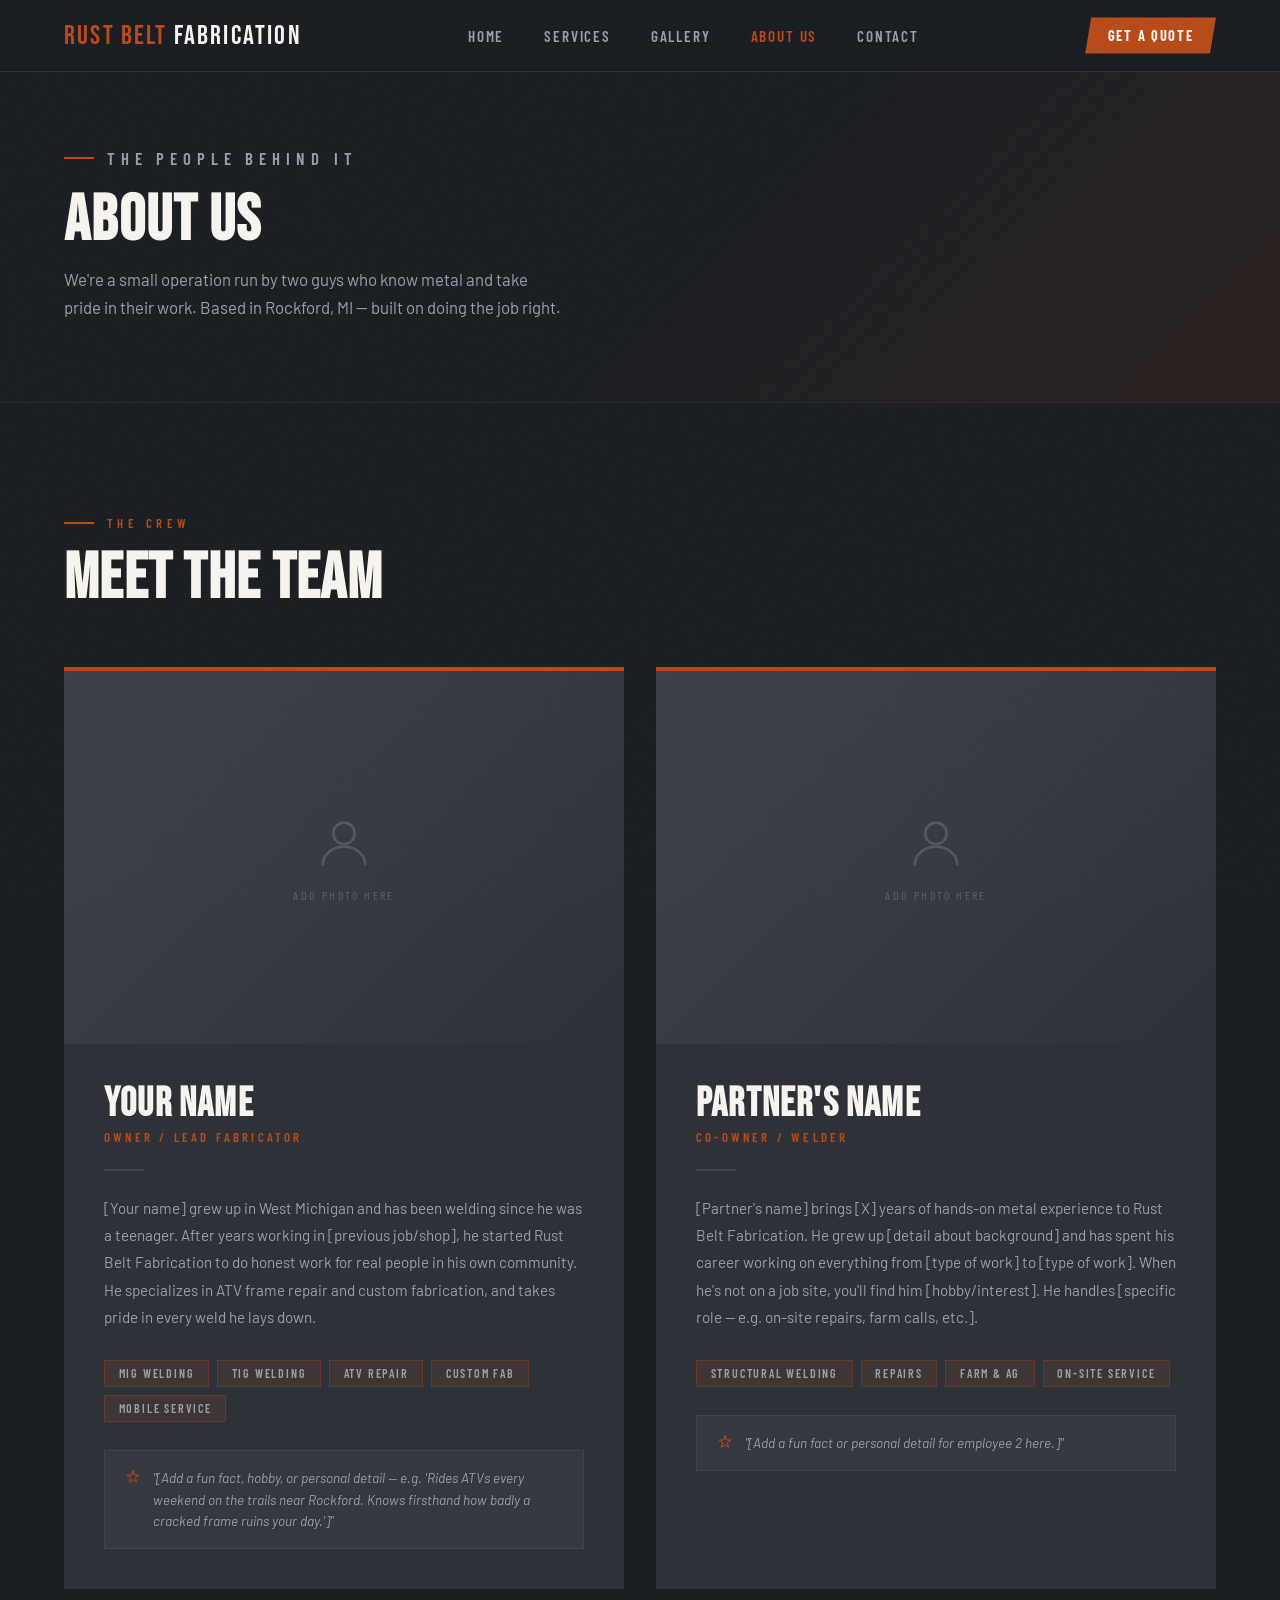
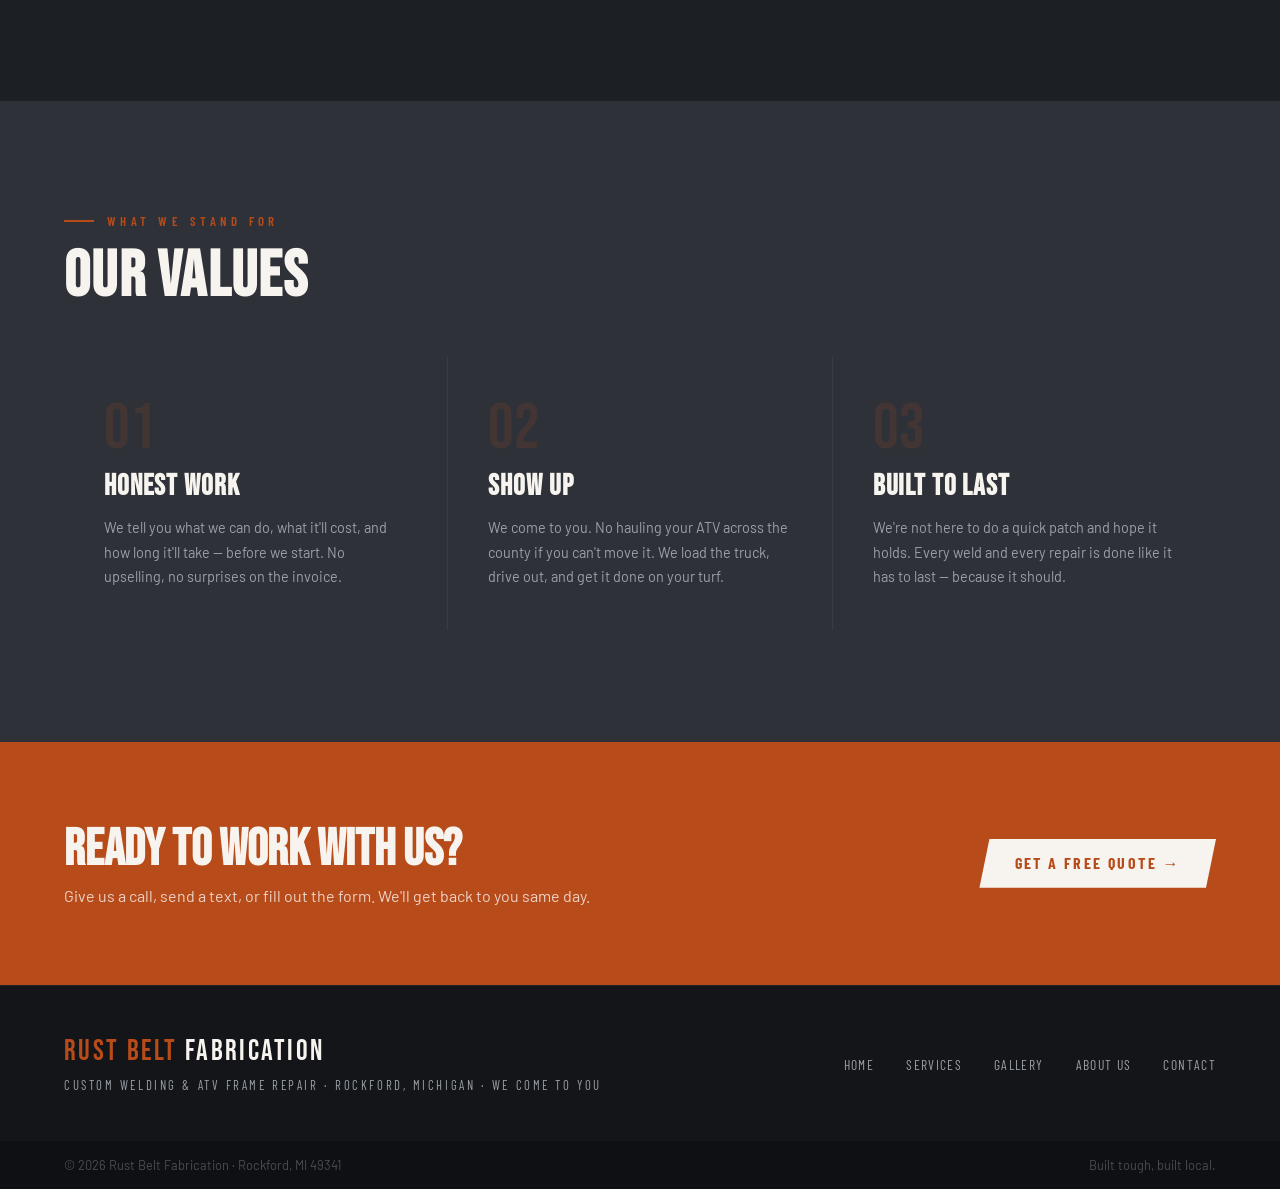
==== about.html @ 95d55209 "Add files via upload" ====
<!DOCTYPE html>
<html lang="en">
<head>
  <meta charset="UTF-8" />
  <meta name="viewport" content="width=device-width, initial-scale=1.0" />
  <title>About Us | Rust Belt Fabrication</title>

  <!-- ── FONTS — same as all other pages ── -->
  <link rel="preconnect" href="https://fonts.googleapis.com" />
  <link href="https://fonts.googleapis.com/css2?family=Bebas+Neue&family=Barlow+Condensed:wght@400;600;700&family=Barlow:wght@300;400;500&display=swap" rel="stylesheet" />
  <link rel="stylesheet" href="style.css" />

  <style>
    /* ── TEAM SECTION ── */
    .team-grid {
      display: grid;
      grid-template-columns: 1fr 1fr;
      gap: 2rem;
      margin-top: 3.5rem;
    }

    .team-card {
      background: var(--steel-md);
      overflow: hidden;
      transition: transform 0.3s;
    }
    .team-card:hover { transform: translateY(-4px); }

    /* ── PHOTO AREA ──
       To add a real photo, replace the <div class="team-photo-placeholder">
       block inside .team-photo with:
       <img src="employee-name.jpg" alt="Employee Name" style="width:100%;height:100%;object-fit:cover;object-position:top;">
       Put the photo file in the same folder as your HTML files.
       ============================================================ */
    .team-photo {
      width: 100%;
      aspect-ratio: 3/2;
      background: var(--steel-lt);
      position: relative;
      overflow: hidden;
    }

    /* Placeholder shown before you add a real photo — delete this once you have photos */
    .team-photo-placeholder {
      width: 100%;
      height: 100%;
      display: flex;
      flex-direction: column;
      align-items: center;
      justify-content: center;
      gap: 0.75rem;
      background: linear-gradient(135deg, var(--steel-lt), var(--steel-md));
    }
    .team-photo-placeholder svg {
      width: 64px; height: 64px;
      stroke: rgba(255,255,255,0.15);
      fill: none;
      stroke-width: 1;
    }
    .team-photo-placeholder span {
      font-family: var(--font-label);
      font-size: 0.75rem;
      letter-spacing: 0.2em;
      text-transform: uppercase;
      color: rgba(255,255,255,0.2);
    }

    /* Accent bar across top of card */
    .team-card-bar {
      height: 4px;
      background: var(--rust);
    }

    .team-card-body { padding: 2.5rem; }

    /* ── EMPLOYEE NAME — change in HTML below ── */
    .team-name {
      font-family: var(--font-heading);
      font-size: 2.5rem;
      letter-spacing: 0.03em;
      line-height: 1;
      margin-bottom: 0.3rem;
    }

    /* ── JOB TITLE — change in HTML below ── */
    .team-title {
      font-family: var(--font-label);
      font-weight: 600;
      font-size: 0.8rem;
      letter-spacing: 0.25em;
      text-transform: uppercase;
      color: var(--rust);
      margin-bottom: 1.5rem;
    }

    .team-divider {
      width: 40px; height: 2px;
      background: rgba(255,255,255,0.1);
      margin-bottom: 1.5rem;
    }

    /* ── BIO TEXT — change in HTML below ── */
    .team-bio {
      font-size: 0.95rem;
      color: var(--smoke);
      line-height: 1.8;
      margin-bottom: 1.75rem;
    }

    /* Skills/specialty tags */
    .team-skills {
      display: flex;
      flex-wrap: wrap;
      gap: 0.5rem;
      margin-bottom: 1.75rem;
    }
    /* ── SKILL TAGS — add/remove tags in HTML below ── */
    .skill-tag {
      font-family: var(--font-label);
      font-size: 0.75rem;
      font-weight: 600;
      letter-spacing: 0.15em;
      text-transform: uppercase;
      background: rgba(184,75,26,0.12);
      border: 1px solid rgba(184,75,26,0.3);
      color: var(--smoke);
      padding: 0.35rem 0.85rem;
    }

    /* Optional fun fact row at bottom of card */
    .team-fact {
      display: flex;
      align-items: flex-start;
      gap: 0.75rem;
      background: rgba(255,255,255,0.03);
      border: 1px solid rgba(255,255,255,0.06);
      padding: 1rem 1.25rem;
    }
    .team-fact svg {
      width: 16px; height: 16px;
      stroke: var(--rust);
      fill: none;
      stroke-width: 1.5;
      flex-shrink: 0;
      margin-top: 2px;
    }
    /* ── FUN FACT — change in HTML below ── */
    .team-fact p {
      font-size: 0.85rem;
      color: var(--smoke);
      line-height: 1.6;
      font-style: italic;
    }

    /* ── VALUES SECTION ── */
    .values-section { background: var(--steel-md); }
    .values-grid {
      display: grid;
      grid-template-columns: repeat(3, 1fr);
      gap: 1px;
      background: rgba(255,255,255,0.06);
      margin-top: 3rem;
    }
    .value-card {
      background: var(--steel-md);
      padding: 2.5rem;
      transition: background 0.2s;
    }
    .value-card:hover { background: var(--steel-lt); }
    .value-num {
      font-family: var(--font-heading);
      font-size: 4rem;
      color: rgba(184,75,26,0.15);
      line-height: 1;
      margin-bottom: 0.5rem;
    }
    .value-name {
      font-family: var(--font-heading);
      font-size: 1.8rem;
      letter-spacing: 0.03em;
      margin-bottom: 0.75rem;
    }
    .value-desc { font-size: 0.9rem; color: var(--smoke); line-height: 1.7; }

    /* ── CTA STRIP ── */
    .about-cta {
      display: flex;
      align-items: center;
      justify-content: space-between;
      gap: 2rem;
      padding: 5rem 4rem;
      background: var(--rust);
    }
    .about-cta h2 {
      font-family: var(--font-heading);
      font-size: clamp(2rem, 4vw, 3.5rem);
      line-height: 1.1;
    }
    .about-cta p { color: rgba(255,255,255,0.75); margin-top: 0.5rem; }
    .btn-white {
      font-family: var(--font-label);
      font-weight: 700;
      font-size: 1rem;
      letter-spacing: 0.15em;
      text-transform: uppercase;
      background: var(--white);
      color: var(--rust);
      padding: 0.9rem 2.2rem;
      text-decoration: none;
      transition: background 0.2s;
      clip-path: polygon(10px 0%, 100% 0%, calc(100% - 10px) 100%, 0% 100%);
      display: inline-block;
      white-space: nowrap;
      flex-shrink: 0;
    }
    .btn-white:hover { background: var(--steel); color: var(--white); }

    @media (max-width: 900px) {
      .team-grid { grid-template-columns: 1fr; }
      .values-grid { grid-template-columns: 1fr; }
      .about-cta { flex-direction: column; align-items: flex-start; padding: 3rem 1.5rem; }
    }
  </style>
</head>
<body>

  <!-- ============================================================
       NAVIGATION
       Add "About Us" to the nav on ALL your other pages too!
       Copy this nav and paste it into index.html, services.html,
       gallery.html, and contact.html — replacing the old nav.
       ============================================================ -->
  <nav>
    <a class="nav-logo" href="index.html"><span>Rust Belt</span> Fabrication</a>
    <ul class="nav-links">
      <li><a href="index.html">Home</a></li>
      <li><a href="services.html">Services</a></li>
      <li><a href="gallery.html">Gallery</a></li>
      <li><a href="about.html" class="active">About Us</a></li><!-- ← active page -->
      <li><a href="contact.html">Contact</a></li>
    </ul>
    <a class="nav-cta" href="contact.html">Get a Quote</a>
  </nav>


  <!-- ── PAGE HERO — change title and subtitle ── -->
  <div class="page-hero">
    <p class="section-eyebrow">The People Behind It</p>
    <h1 class="section-title">About Us</h1>
    <!-- ← Change this subtitle -->
    <p>We're a small operation run by two guys who know metal and take pride in their work. Based in Rockford, MI — built on doing the job right.</p>
  </div>


  <!-- ============================================================
       TEAM / EMPLOYEE BIOS
       Fill in the details for both employees below.
       Each card has: photo, name, title, bio, skill tags, fun fact.
       ============================================================ -->
  <section>
    <p class="section-eyebrow">The Crew</p>
    <h2 class="section-title">Meet the Team</h2>

    <div class="team-grid">

      <!-- ══════════════════════════════════════
           EMPLOYEE 1
           ══════════════════════════════════════ -->
      <div class="team-card reveal">
        <div class="team-card-bar"></div>

        <!-- PHOTO AREA
             To add a real photo, replace everything inside .team-photo with:
             <img src="your-photo.jpg" alt="Employee Name"
                  style="width:100%;height:100%;object-fit:cover;object-position:top;">
        -->
        <div class="team-photo">
          <div class="team-photo-placeholder">
            <svg viewBox="0 0 24 24"><circle cx="12" cy="8" r="4"/><path d="M4 20c0-4 3.6-7 8-7s8 3 8 7"/></svg>
            <span>Add photo here</span>
          </div>
        </div>

        <div class="team-card-body">

          <!-- ← CHANGE: Employee 1 name -->
          <h2 class="team-name">Your Name</h2>
          <!-- ← CHANGE: Employee 1 job title -->
          <p class="team-title">Owner / Lead Fabricator</p>

          <div class="team-divider"></div>

          <!-- ← CHANGE: Employee 1 bio — write 2-4 sentences about them.
               Include how long they've been welding, what they specialize in,
               where they're from, anything personal that builds trust. -->
          <p class="team-bio">
            [Your name] grew up in West Michigan and has been welding since he was a teenager.
            After years working in [previous job/shop], he started Rust Belt Fabrication to do
            honest work for real people in his own community. He specializes in ATV frame repair
            and custom fabrication, and takes pride in every weld he lays down.
          </p>

          <!-- ← CHANGE: Add/remove skill tags. Copy a <span> to add more. -->
          <div class="team-skills">
            <span class="skill-tag">MIG Welding</span>
            <span class="skill-tag">TIG Welding</span>
            <span class="skill-tag">ATV Repair</span>
            <span class="skill-tag">Custom Fab</span>
            <span class="skill-tag">Mobile Service</span>
          </div>

          <!-- ← CHANGE: A fun fact or personal detail — makes you more relatable -->
          <div class="team-fact">
            <svg viewBox="0 0 24 24"><path d="M12 2l2 7h7l-5.5 4 2 7L12 16l-5.5 4 2-7L3 9h7z"/></svg>
            <p>"[Add a fun fact, hobby, or personal detail — e.g. 'Rides ATVs every weekend on the trails near Rockford. Knows firsthand how badly a cracked frame ruins your day.']"</p>
          </div>

        </div>
      </div><!-- end employee 1 -->


      <!-- ══════════════════════════════════════
           EMPLOYEE 2
           ══════════════════════════════════════ -->
      <div class="team-card reveal">
        <div class="team-card-bar"></div>

        <!-- PHOTO AREA — same instructions as above -->
        <div class="team-photo">
          <div class="team-photo-placeholder">
            <svg viewBox="0 0 24 24"><circle cx="12" cy="8" r="4"/><path d="M4 20c0-4 3.6-7 8-7s8 3 8 7"/></svg>
            <span>Add photo here</span>
          </div>
        </div>

        <div class="team-card-body">

          <!-- ← CHANGE: Employee 2 name -->
          <h2 class="team-name">Partner's Name</h2>
          <!-- ← CHANGE: Employee 2 job title -->
          <p class="team-title">Co-Owner / Welder</p>

          <div class="team-divider"></div>

          <!-- ← CHANGE: Employee 2 bio -->
          <p class="team-bio">
            [Partner's name] brings [X] years of hands-on metal experience to Rust Belt Fabrication.
            He grew up [detail about background] and has spent his career working on everything from
            [type of work] to [type of work]. When he's not on a job site, you'll find him [hobby/interest].
            He handles [specific role — e.g. on-site repairs, farm calls, etc.].
          </p>

          <!-- ← CHANGE: Add/remove skill tags for employee 2 -->
          <div class="team-skills">
            <span class="skill-tag">Structural Welding</span>
            <span class="skill-tag">Repairs</span>
            <span class="skill-tag">Farm &amp; Ag</span>
            <span class="skill-tag">On-Site Service</span>
          </div>

          <!-- ← CHANGE: Employee 2 fun fact -->
          <div class="team-fact">
            <svg viewBox="0 0 24 24"><path d="M12 2l2 7h7l-5.5 4 2 7L12 16l-5.5 4 2-7L3 9h7z"/></svg>
            <p>"[Add a fun fact or personal detail for employee 2 here.]"</p>
          </div>

        </div>
      </div><!-- end employee 2 -->

    </div><!-- end team-grid -->
  </section>


  <!-- ============================================================
       VALUES SECTION
       Change the value names and descriptions below.
       Add or remove cards as needed.
       ============================================================ -->
  <section class="values-section">
    <p class="section-eyebrow">What We Stand For</p>
    <h2 class="section-title">Our Values</h2>

    <div class="values-grid">

      <!-- ← CHANGE: value name and description -->
      <div class="value-card reveal">
        <div class="value-num">01</div>
        <h3 class="value-name">Honest Work</h3>
        <p class="value-desc">We tell you what we can do, what it'll cost, and how long it'll take — before we start. No upselling, no surprises on the invoice.</p>
      </div>

      <div class="value-card reveal">
        <div class="value-num">02</div>
        <h3 class="value-name">Show Up</h3>
        <p class="value-desc">We come to you. No hauling your ATV across the county if you can't move it. We load the truck, drive out, and get it done on your turf.</p>
      </div>

      <div class="value-card reveal">
        <div class="value-num">03</div>
        <h3 class="value-name">Built to Last</h3>
        <p class="value-desc">We're not here to do a quick patch and hope it holds. Every weld and every repair is done like it has to last — because it should.</p>
      </div>

    </div>
  </section>


  <!-- ── CTA STRIP ── -->
  <div class="about-cta">
    <div>
      <h2>Ready to Work With Us?</h2>
      <p>Give us a call, send a text, or fill out the form. We'll get back to you same day.</p>
    </div>
    <a class="btn-white" href="contact.html">Get a Free Quote →</a>
  </div>


  <!-- ── FOOTER ── -->
  <footer>
    <div>
      <div class="footer-logo"><span>Rust Belt</span> Fabrication</div>
      <p class="footer-tagline">Custom Welding &amp; ATV Frame Repair · Rockford, Michigan · We Come To You</p>
    </div>
    <ul class="footer-links">
      <li><a href="index.html">Home</a></li>
      <li><a href="services.html">Services</a></li>
      <li><a href="gallery.html">Gallery</a></li>
      <li><a href="about.html">About Us</a></li>
      <li><a href="contact.html">Contact</a></li>
    </ul>
  </footer>
  <div class="footer-bottom">
    <p>© 2026 Rust Belt Fabrication · Rockford, MI 49341</p>
    <p>Built tough, built local.</p>
  </div>


  <script>
    const reveals = document.querySelectorAll('.reveal');
    const observer = new IntersectionObserver((entries) => {
      entries.forEach((e, i) => {
        if (e.isIntersecting) setTimeout(() => e.target.classList.add('visible'), i * 80);
      });
    }, { threshold: 0.1 });
    reveals.forEach(el => observer.observe(el));
    const nav = document.querySelector('nav');
    window.addEventListener('scroll', () => {
      nav.style.borderBottomColor = window.scrollY > 50 ? 'rgba(184,75,26,0.5)' : 'rgba(184,75,26,0.3)';
    });
  </script>

</body>
</html>
---- style.css ----
/* ============================================================
   RUST BELT FABRICATION — SHARED STYLESHEET
   This file controls the look of ALL pages on your site.
   You only need to change things in ONE place here and it
   updates every page automatically.
   ============================================================ */


/* ============================================================
   1. FONTS
   ============================================================
   To change fonts:
   1. Go to fonts.google.com and find a font you like
   2. Click "Get font" then "Get embed code"
   3. Copy the <link> tag and paste it into the <head> of
      EACH HTML file, replacing the existing font link
   4. Then update the font names below to match your new font

   Current fonts:
   - 'Bebas Neue'        → big bold headings (hero title, section titles)
   - 'Barlow Condensed'  → nav links, labels, eyebrows, buttons
   - 'Barlow'            → body text, descriptions, paragraphs

   Font combos to try (replace all three below):
   - Bold/Loud:    'Anton', 'Oswald', 'Roboto'
   - Mechanical:   'Teko', 'Rajdhani', 'Open Sans'
   - Classic:      'Oswald', 'Barlow Condensed', 'Lato'
   ============================================================ */

/* --- HEADING FONT (used for big titles) --- */
/* Change 'Bebas Neue' to your chosen heading font */
:root { --font-heading: 'Bebas Neue', sans-serif; }

/* --- LABEL FONT (used for nav, buttons, eyebrows) --- */
/* Change 'Barlow Condensed' to your chosen label font */
:root { --font-label: 'Barlow Condensed', sans-serif; }

/* --- BODY FONT (used for paragraphs and descriptions) --- */
/* Change 'Barlow' to your chosen body font */
:root { --font-body: 'Barlow', sans-serif; }


/* ============================================================
   2. COLORS
   ============================================================
   Change the hex codes here to update colors across the site.
   Use a color picker at coolors.co or htmlcolorcodes.com

   --rust      → the main accent color (buttons, highlights)
   --rust-dk   → darker version of accent (hover states)
   --accent    → bright hover version of accent
   --steel     → darkest background color
   --steel-md  → medium background (cards, sections)
   --steel-lt  → lightest background (hover on cards)
   --smoke     → secondary text color (descriptions)
   --white     → main text / light text color

   COLOR SCHEME IDEAS:
   Blue steel:   --rust: #1A6EB8  --steel: #111820
   Forest green: --rust: #2E7D32  --steel: #141A14
   Gunmetal:     --rust: #778899  --steel: #1A1A1A
   Orange fire:  --rust: #E05C20  --steel: #1C1C1C
   ============================================================ */

:root {
  --rust:     #B84B1A;   /* ← MAIN ACCENT — change this first */
  --rust-dk:  #8C3510;   /* ← darker accent, used rarely */
  --accent:   #E05C20;   /* ← bright hover accent */
  --steel:    #1C1F24;   /* ← darkest background */
  --steel-md: #2E3238;   /* ← medium background */
  --steel-lt: #3D4249;   /* ← lightest background */
  --smoke:    #9AA0A8;   /* ← secondary/muted text */
  --white:    #F7F4EF;   /* ← main text color */
}


/* ============================================================
   3. BASE / RESET
   ============================================================ */

*, *::before, *::after {
  box-sizing: border-box;
  margin: 0;
  padding: 0;
}

html { scroll-behavior: smooth; }

body {
  background: var(--steel);
  color: var(--white);
  font-family: var(--font-body);
  font-weight: 400;
  overflow-x: hidden;
}

/* Subtle noise texture overlay — gives a raw, industrial feel */
/* To remove it, delete this entire block */
body::before {
  content: '';
  position: fixed;
  inset: 0;
  background-image: url("data:image/svg+xml,%3Csvg viewBox='0 0 200 200' xmlns='http://www.w3.org/2000/svg'%3E%3Cfilter id='n'%3E%3CfeTurbulence type='fractalNoise' baseFrequency='0.9' numOctaves='4' stitchTiles='stitch'/%3E%3C/filter%3E%3Crect width='100%25' height='100%25' filter='url(%23n)' opacity='0.04'/%3E%3C/svg%3E");
  pointer-events: none;
  z-index: 9999;
  opacity: 0.35;
}


/* ============================================================
   4. NAVIGATION
   ============================================================
   The nav appears on every page. Edit the HTML in each file
   to change link names or add/remove pages.
   ============================================================ */

nav {
  position: fixed;
  top: 0; left: 0; right: 0;
  z-index: 100;
  display: flex;
  align-items: center;
  justify-content: space-between;
  padding: 0 4rem;
  height: 72px;
  background: rgba(28,31,36,0.92);
  backdrop-filter: blur(10px);
  border-bottom: 1px solid rgba(184,75,26,0.3);
}

/* The logo text in the top-left */
.nav-logo {
  font-family: var(--font-heading);
  font-size: 1.7rem;           /* ← change logo size here */
  letter-spacing: 0.08em;
  color: var(--white);
  text-decoration: none;
}
.nav-logo span { color: var(--rust); } /* ← "Rust Belt" part in accent color */

.nav-links {
  display: flex;
  gap: 2.5rem;
  list-style: none;
}

.nav-links a {
  font-family: var(--font-label);
  font-weight: 600;
  font-size: 0.95rem;
  letter-spacing: 0.12em;
  text-transform: uppercase;
  color: var(--smoke);
  text-decoration: none;
  transition: color 0.2s;
}
.nav-links a:hover,
.nav-links a.active { color: var(--rust); } /* active = current page */

/* "Get a Quote" button in the nav */
.nav-cta {
  font-family: var(--font-label);
  font-weight: 700;
  font-size: 0.9rem;
  letter-spacing: 0.12em;
  text-transform: uppercase;
  background: var(--rust);
  color: var(--white);
  padding: 0.6rem 1.4rem;
  text-decoration: none;
  transition: background 0.2s;
  clip-path: polygon(6px 0%, 100% 0%, calc(100% - 6px) 100%, 0% 100%);
}
.nav-cta:hover { background: var(--accent); }


/* ============================================================
   5. BUTTONS
   ============================================================ */

/* Solid filled button (primary call to action) */
.btn-primary {
  font-family: var(--font-label);
  font-weight: 700;
  font-size: 1rem;
  letter-spacing: 0.15em;
  text-transform: uppercase;
  background: var(--rust);
  color: var(--white);
  padding: 0.9rem 2.2rem;
  text-decoration: none;
  transition: background 0.2s, transform 0.15s;
  clip-path: polygon(10px 0%, 100% 0%, calc(100% - 10px) 100%, 0% 100%);
  display: inline-block;
  border: none;
  cursor: pointer;
}
.btn-primary:hover { background: var(--accent); transform: translateY(-2px); }

/* Outline / ghost button (secondary action) */
.btn-outline {
  font-family: var(--font-label);
  font-weight: 700;
  font-size: 1rem;
  letter-spacing: 0.15em;
  text-transform: uppercase;
  background: transparent;
  color: var(--white);
  padding: 0.9rem 2.2rem;
  text-decoration: none;
  border: 1px solid rgba(255,255,255,0.25);
  transition: border-color 0.2s, color 0.2s;
  display: inline-block;
}
.btn-outline:hover { border-color: var(--rust); color: var(--rust); }


/* ============================================================
   6. SECTION SHARED STYLES
   ============================================================ */

section { padding: 7rem 4rem; }

/* Small label above section titles (e.g. "What We Do") */
.section-eyebrow {
  font-family: var(--font-label);
  font-weight: 600;
  font-size: 0.8rem;
  letter-spacing: 0.35em;
  text-transform: uppercase;
  color: var(--rust);
  margin-bottom: 1rem;
  display: flex;
  align-items: center;
  gap: 0.8rem;
}
.section-eyebrow::before {
  content: '';
  display: inline-block;
  width: 30px; height: 2px;
  background: var(--rust);
}

/* Big section headings */
.section-title {
  font-family: var(--font-heading);
  font-size: clamp(3rem, 5vw, 5rem);
  line-height: 1;
  letter-spacing: 0.02em;
}

/* Page hero banner (used on inner pages like Gallery, Contact) */
.page-hero {
  padding: 9rem 4rem 5rem;
  background:
    linear-gradient(135deg, rgba(28,31,36,0.97) 55%, rgba(140,53,16,0.15) 100%),
    repeating-linear-gradient(
      -45deg,
      transparent, transparent 40px,
      rgba(255,255,255,0.012) 40px,
      rgba(255,255,255,0.012) 41px
    );
  border-bottom: 1px solid rgba(255,255,255,0.06);
}
.page-hero .section-title { margin-bottom: 0.75rem; }
.page-hero p {
  color: var(--smoke);
  font-size: 1.05rem;
  max-width: 500px;
  line-height: 1.7;
}


/* ============================================================
   7. SCROLLING TICKER BAR
   ============================================================
   The orange bar that scrolls service names.
   Edit the text in the HTML (ticker-item spans).
   ============================================================ */

.ticker {
  background: var(--rust);
  padding: 0.75rem 0;
  overflow: hidden;
}
.ticker-inner {
  display: flex;
  animation: ticker-scroll 30s linear infinite;
  white-space: nowrap;
}
.ticker-item {
  font-family: var(--font-label);
  font-weight: 600;
  font-size: 0.85rem;
  letter-spacing: 0.2em;
  text-transform: uppercase;
  color: rgba(255,255,255,0.9);
  padding: 0 3rem;
  display: flex;
  align-items: center;
  gap: 1.5rem;
}
.ticker-item::after { content: '✦'; color: rgba(255,255,255,0.5); }
@keyframes ticker-scroll {
  0%   { transform: translateX(0); }
  100% { transform: translateX(-50%); }
}


/* ============================================================
   8. SERVICE CARDS
   ============================================================ */

.services-header {
  display: flex;
  justify-content: space-between;
  align-items: flex-end;
  margin-bottom: 4rem;
}
.services-intro {
  font-size: 1rem;
  color: var(--smoke);
  max-width: 380px;
  line-height: 1.7;
}
.services-grid {
  display: grid;
  grid-template-columns: repeat(3, 1fr);
  gap: 1px;
  background: rgba(255,255,255,0.06);
}
.service-card {
  background: var(--steel-md);
  padding: 2.5rem;
  position: relative;
  overflow: hidden;
  transition: background 0.3s;
}
.service-card::before {
  content: '';
  position: absolute;
  bottom: 0; left: 0;
  width: 0; height: 3px;
  background: var(--rust);
  transition: width 0.4s ease;
}
.service-card:hover { background: var(--steel-lt); }
.service-card:hover::before { width: 100%; }

.service-icon {
  width: 52px; height: 52px;
  background: rgba(184,75,26,0.12);
  border: 1px solid rgba(184,75,26,0.3);
  display: flex;
  align-items: center;
  justify-content: center;
  margin-bottom: 1.5rem;
}
.service-icon svg { width: 24px; height: 24px; stroke: var(--rust); fill: none; stroke-width: 1.5; }

.service-num {
  position: absolute;
  top: 1.5rem; right: 1.5rem;
  font-family: var(--font-heading);
  font-size: 3.5rem;
  color: rgba(255,255,255,0.04);
  line-height: 1;
}
.service-name {
  font-family: var(--font-heading);
  font-size: 1.8rem;
  letter-spacing: 0.03em;
  margin-bottom: 0.75rem;
}
.service-desc {
  font-size: 0.9rem;
  color: var(--smoke);
  line-height: 1.7;
}


/* ============================================================
   9. TESTIMONIAL CARDS
   ============================================================ */

.testimonials-grid {
  display: grid;
  grid-template-columns: repeat(3, 1fr);
  gap: 1.5rem;
  margin-top: 3.5rem;
}
.testimonial-card {
  background: var(--steel);
  padding: 2.5rem;
  border-top: 3px solid transparent;
  transition: border-color 0.3s;
}
.testimonial-card:hover { border-color: var(--rust); }
.quote-mark {
  font-family: var(--font-heading);
  font-size: 5rem;
  line-height: 0.8;
  color: var(--rust);
  opacity: 0.3;
  margin-bottom: 1rem;
}
.testimonial-text {
  font-size: 0.95rem;
  color: var(--smoke);
  line-height: 1.75;
  margin-bottom: 2rem;
  font-style: italic;
}
.testimonial-author strong {
  display: block;
  font-family: var(--font-label);
  font-weight: 700;
  font-size: 1rem;
  letter-spacing: 0.08em;
  text-transform: uppercase;
}
.testimonial-author span { font-size: 0.8rem; color: var(--rust); }


/* ============================================================
   10. CONTACT FORM & INFO
   ============================================================ */

.contact-grid {
  display: grid;
  grid-template-columns: 1fr 1fr;
  gap: 6rem;
  align-items: start;
}
.contact-info {
  margin-top: 2.5rem;
  display: flex;
  flex-direction: column;
  gap: 1.5rem;
}
.contact-item { display: flex; align-items: flex-start; gap: 1.25rem; }
.contact-icon {
  width: 44px; height: 44px;
  background: rgba(184,75,26,0.12);
  border: 1px solid rgba(184,75,26,0.3);
  display: flex;
  align-items: center;
  justify-content: center;
  flex-shrink: 0;
}
.contact-icon svg { width: 18px; height: 18px; stroke: var(--rust); fill: none; stroke-width: 1.5; }
.contact-item p { font-size: 0.85rem; color: var(--smoke); line-height: 1.5; }
.contact-item strong {
  display: block;
  font-family: var(--font-label);
  font-weight: 700;
  font-size: 0.9rem;
  letter-spacing: 0.1em;
  text-transform: uppercase;
  color: var(--white);
  margin-bottom: 0.2rem;
}

/* Form fields */
.contact-form { display: flex; flex-direction: column; gap: 1rem; }
.form-row { display: grid; grid-template-columns: 1fr 1fr; gap: 1rem; }
.field { display: flex; flex-direction: column; gap: 0.4rem; }

label {
  font-family: var(--font-label);
  font-weight: 600;
  font-size: 0.8rem;
  letter-spacing: 0.2em;
  text-transform: uppercase;
  color: var(--smoke);
}

input, select, textarea {
  background: rgba(255,255,255,0.04);
  border: 1px solid rgba(255,255,255,0.1);
  color: var(--white);
  padding: 0.75rem 1rem;
  font-family: var(--font-body);
  font-size: 0.95rem;
  outline: none;
  transition: border-color 0.2s;
  width: 100%;
}
input::placeholder, textarea::placeholder { color: rgba(255,255,255,0.2); }
input:focus, select:focus, textarea:focus { border-color: var(--rust); }
select option { background: var(--steel-md); }
textarea { resize: vertical; min-height: 130px; }

.form-submit {
  font-family: var(--font-label);
  font-weight: 700;
  font-size: 1rem;
  letter-spacing: 0.15em;
  text-transform: uppercase;
  background: var(--rust);
  color: var(--white);
  border: none;
  padding: 1rem 2.5rem;
  cursor: pointer;
  transition: background 0.2s;
  clip-path: polygon(10px 0%, 100% 0%, calc(100% - 10px) 100%, 0% 100%);
  align-self: flex-start;
}
.form-submit:hover { background: var(--accent); }
.form-success { display: none; color: #6ee7b7; font-size: 0.9rem; margin-top: 0.5rem; }


/* ============================================================
   11. GALLERY GRID
   ============================================================ */

.gallery-grid {
  display: grid;
  grid-template-columns: repeat(3, 1fr);
  gap: 1px;
  background: rgba(255,255,255,0.06);
  margin-top: 3rem;
}

/* Each gallery item — replace background-color with background-image: url('your-photo.jpg') */
.gallery-item {
  aspect-ratio: 4/3;
  background: var(--steel-md);
  position: relative;
  overflow: hidden;
  cursor: pointer;
}
.gallery-item:nth-child(1) { grid-column: span 2; aspect-ratio: auto; min-height: 320px; }

.gallery-item-inner {
  width: 100%; height: 100%;
  background: var(--steel-lt);
  display: flex;
  align-items: center;
  justify-content: center;
  transition: transform 0.4s ease;
  position: relative;
}
.gallery-item:hover .gallery-item-inner { transform: scale(1.04); }

/* The overlay that appears on hover */
.gallery-overlay {
  position: absolute;
  inset: 0;
  background: rgba(184,75,26,0.75);
  display: flex;
  flex-direction: column;
  align-items: center;
  justify-content: center;
  opacity: 0;
  transition: opacity 0.3s;
}
.gallery-item:hover .gallery-overlay { opacity: 1; }
.gallery-overlay span {
  font-family: var(--font-heading);
  font-size: 1.4rem;
  letter-spacing: 0.1em;
  color: white;
}

/* Placeholder icon shown before you add real photos */
.gallery-placeholder-icon { opacity: 0.15; }
.gallery-placeholder-icon svg { width: 48px; height: 48px; stroke: var(--white); fill: none; stroke-width: 1; }

.gallery-label {
  font-family: var(--font-label);
  font-size: 0.75rem;
  letter-spacing: 0.2em;
  text-transform: uppercase;
  color: var(--smoke);
  margin-top: 0.5rem;
  opacity: 0.6;
}


/* ============================================================
   12. FOOTER
   ============================================================ */

footer {
  background: #131518;
  border-top: 1px solid rgba(255,255,255,0.06);
  padding: 3rem 4rem;
  display: grid;
  grid-template-columns: 1fr auto;
  align-items: center;
  gap: 2rem;
}
.footer-logo {
  font-family: var(--font-heading);
  font-size: 1.8rem;
  letter-spacing: 0.08em;
  color: var(--white);
  margin-bottom: 0.5rem;
}
.footer-logo span { color: var(--rust); }
.footer-tagline {
  font-family: var(--font-label);
  font-size: 0.8rem;
  letter-spacing: 0.2em;
  text-transform: uppercase;
  color: var(--smoke);
}
.footer-links { display: flex; gap: 2rem; list-style: none; }
.footer-links a {
  font-family: var(--font-label);
  font-size: 0.85rem;
  letter-spacing: 0.1em;
  text-transform: uppercase;
  color: var(--smoke);
  text-decoration: none;
  transition: color 0.2s;
}
.footer-links a:hover { color: var(--rust); }

.footer-bottom {
  background: #0E1013;
  padding: 1rem 4rem;
  display: flex;
  justify-content: space-between;
  align-items: center;
}
.footer-bottom p { font-size: 0.8rem; color: rgba(255,255,255,0.25); }


/* ============================================================
   13. SCROLL REVEAL ANIMATION
   ============================================================
   Elements with class="reveal" fade in as you scroll down.
   To disable, remove class="reveal" from elements in HTML.
   ============================================================ */

.reveal {
  opacity: 0;
  transform: translateY(30px);
  transition: opacity 0.7s ease, transform 0.7s ease;
}
.reveal.visible { opacity: 1; transform: none; }


/* ============================================================
   14. MOBILE / RESPONSIVE
   ============================================================
   Adjustments for phones and small screens.
   ============================================================ */

@media (max-width: 900px) {
  nav { padding: 0 1.5rem; }
  .nav-links, .nav-cta { display: none; }        /* hide nav links on mobile */
  section { padding: 4rem 1.5rem; }
  .page-hero { padding: 7rem 1.5rem 3rem; }
  .services-grid { grid-template-columns: 1fr; }
  .services-header { flex-direction: column; align-items: flex-start; gap: 1rem; }
  .testimonials-grid { grid-template-columns: 1fr; }
  .gallery-grid { grid-template-columns: 1fr 1fr; }
  .gallery-item:nth-child(1) { grid-column: span 2; }
  .contact-grid { grid-template-columns: 1fr; gap: 3rem; }
  .form-row { grid-template-columns: 1fr; }
  footer { grid-template-columns: 1fr; }
  .footer-links { flex-wrap: wrap; gap: 1rem; }
  .footer-bottom { flex-direction: column; gap: 0.5rem; text-align: center; }
}
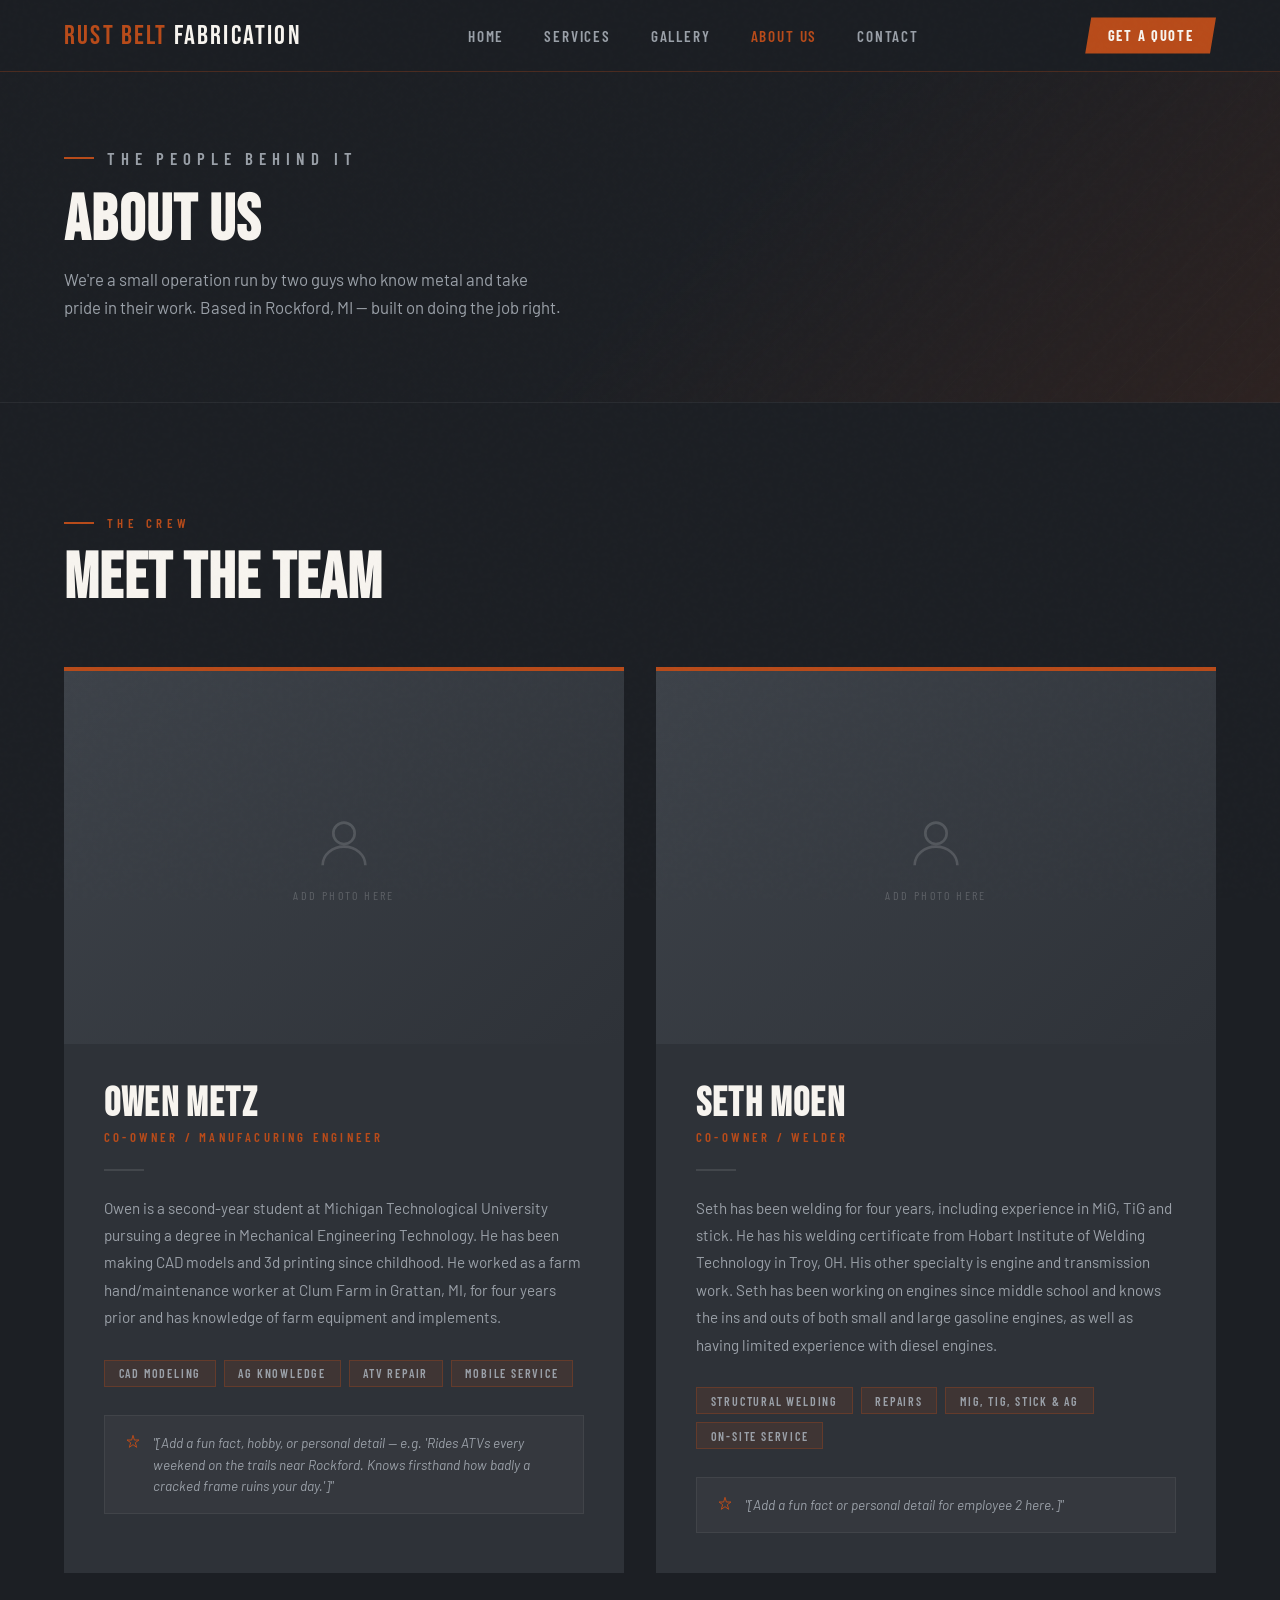
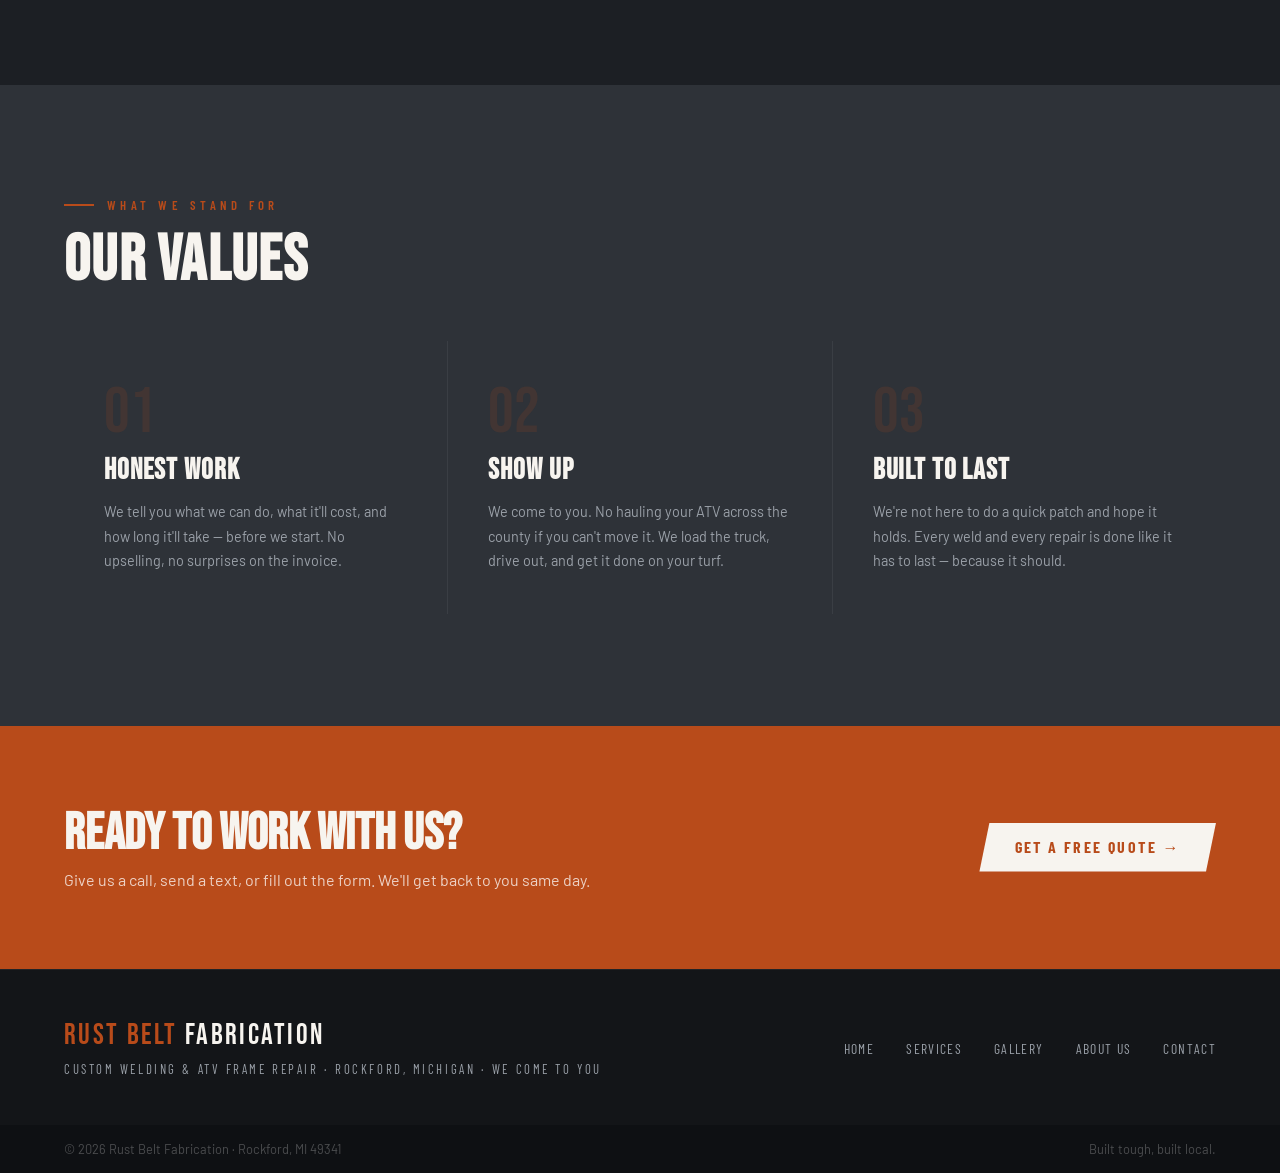
==== commit eb06e1e8: "Revise team member details in about.html Updated employee bios, names, job titles, and skills." ====
--- a/about.html
+++ b/about.html
@@ -236,7 +236,7 @@
       <li><a href="index.html">Home</a></li>
       <li><a href="services.html">Services</a></li>
       <li><a href="gallery.html">Gallery</a></li>
-      <li><a href="about.html" class="active">About Us</a></li><!-- ← active page -->
+      <li><a href="about.html" class="active">About Us</a></li>
       <li><a href="contact.html">Contact</a></li>
     </ul>
     <a class="nav-cta" href="contact.html">Get a Quote</a>
@@ -284,28 +284,25 @@
         <div class="team-card-body">
 
           <!-- ← CHANGE: Employee 1 name -->
-          <h2 class="team-name">Your Name</h2>
+          <h2 class="team-name">Owen Metz</h2>
           <!-- ← CHANGE: Employee 1 job title -->
-          <p class="team-title">Owner / Lead Fabricator</p>
+          <p class="team-title">Co-Owner / Manufacuring Engineer</p>
 
           <div class="team-divider"></div>
 
-          <!-- ← CHANGE: Employee 1 bio — write 2-4 sentences about them.
-               Include how long they've been welding, what they specialize in,
-               where they're from, anything personal that builds trust. -->
+          
           <p class="team-bio">
-            [Your name] grew up in West Michigan and has been welding since he was a teenager.
-            After years working in [previous job/shop], he started Rust Belt Fabrication to do
-            honest work for real people in his own community. He specializes in ATV frame repair
-            and custom fabrication, and takes pride in every weld he lays down.
+            Owen is a second-year student at Michigan Technological University pursuing a 
+            degree in Mechanical Engineering Technology. He has been making CAD models and 
+            3d printing since childhood. He worked as a farm hand/maintenance worker at Clum Farm in 
+            Grattan, MI, for four years prior and has knowledge of farm equipment and implements.
           </p>
 
           <!-- ← CHANGE: Add/remove skill tags. Copy a <span> to add more. -->
           <div class="team-skills">
-            <span class="skill-tag">MIG Welding</span>
-            <span class="skill-tag">TIG Welding</span>
+            <span class="skill-tag">CAD Modeling</span>
+            <span class="skill-tag">Ag Knowledge</span>
             <span class="skill-tag">ATV Repair</span>
-            <span class="skill-tag">Custom Fab</span>
             <span class="skill-tag">Mobile Service</span>
           </div>
 
@@ -336,7 +333,7 @@
         <div class="team-card-body">
 
           <!-- ← CHANGE: Employee 2 name -->
-          <h2 class="team-name">Partner's Name</h2>
+          <h2 class="team-name">Seth Moen</h2>
           <!-- ← CHANGE: Employee 2 job title -->
           <p class="team-title">Co-Owner / Welder</p>
 
@@ -344,17 +341,18 @@
 
           <!-- ← CHANGE: Employee 2 bio -->
           <p class="team-bio">
-            [Partner's name] brings [X] years of hands-on metal experience to Rust Belt Fabrication.
-            He grew up [detail about background] and has spent his career working on everything from
-            [type of work] to [type of work]. When he's not on a job site, you'll find him [hobby/interest].
-            He handles [specific role — e.g. on-site repairs, farm calls, etc.].
+            Seth has been welding for four years, including experience in MiG, TiG and stick. 
+            He has his welding certificate from Hobart Institute of Welding Technology in Troy, OH. 
+            His other specialty is engine and transmission work. Seth has been working on engines 
+            since middle school and knows the ins and outs of both small and large gasoline engines, 
+            as well as having limited experience with diesel engines. 
           </p>
 
           <!-- ← CHANGE: Add/remove skill tags for employee 2 -->
           <div class="team-skills">
             <span class="skill-tag">Structural Welding</span>
             <span class="skill-tag">Repairs</span>
-            <span class="skill-tag">Farm &amp; Ag</span>
+            <span class="skill-tag">MiG, TiG, Stick &amp; Ag</span>
             <span class="skill-tag">On-Site Service</span>
           </div>
 
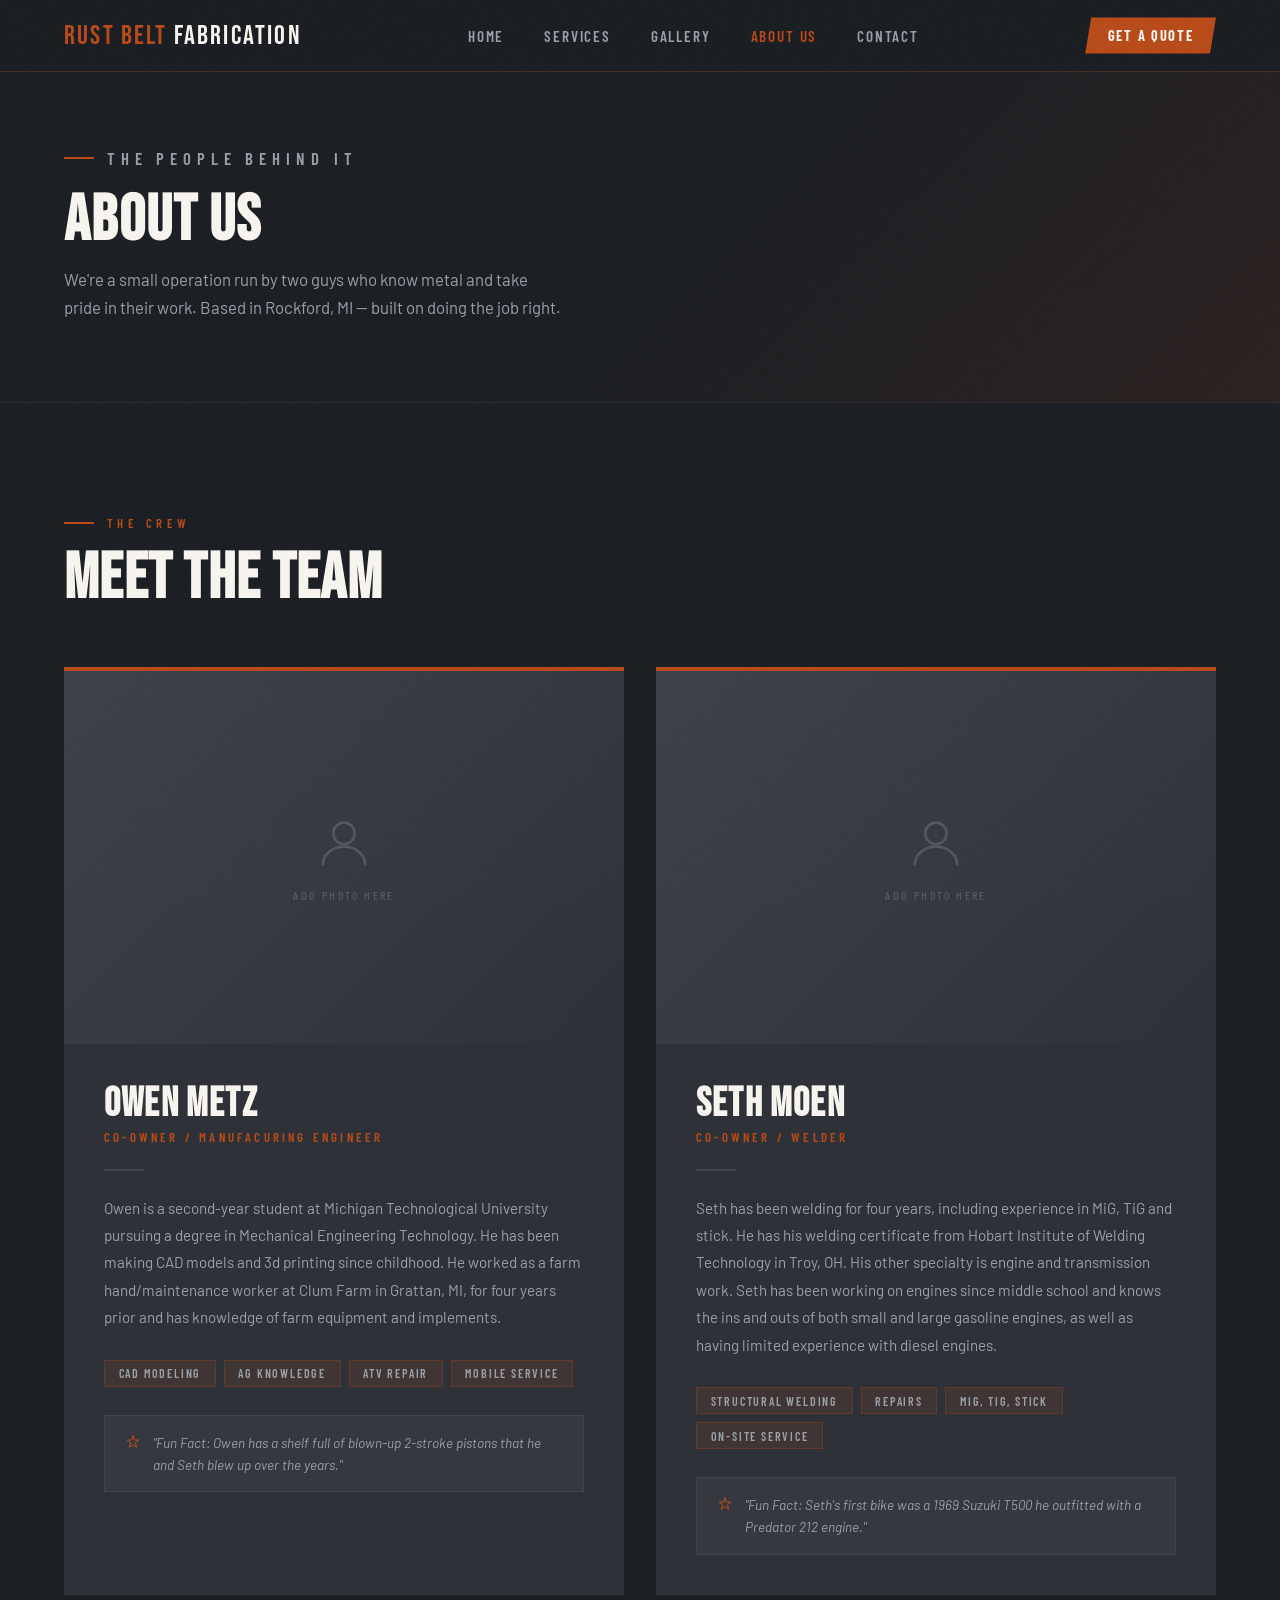
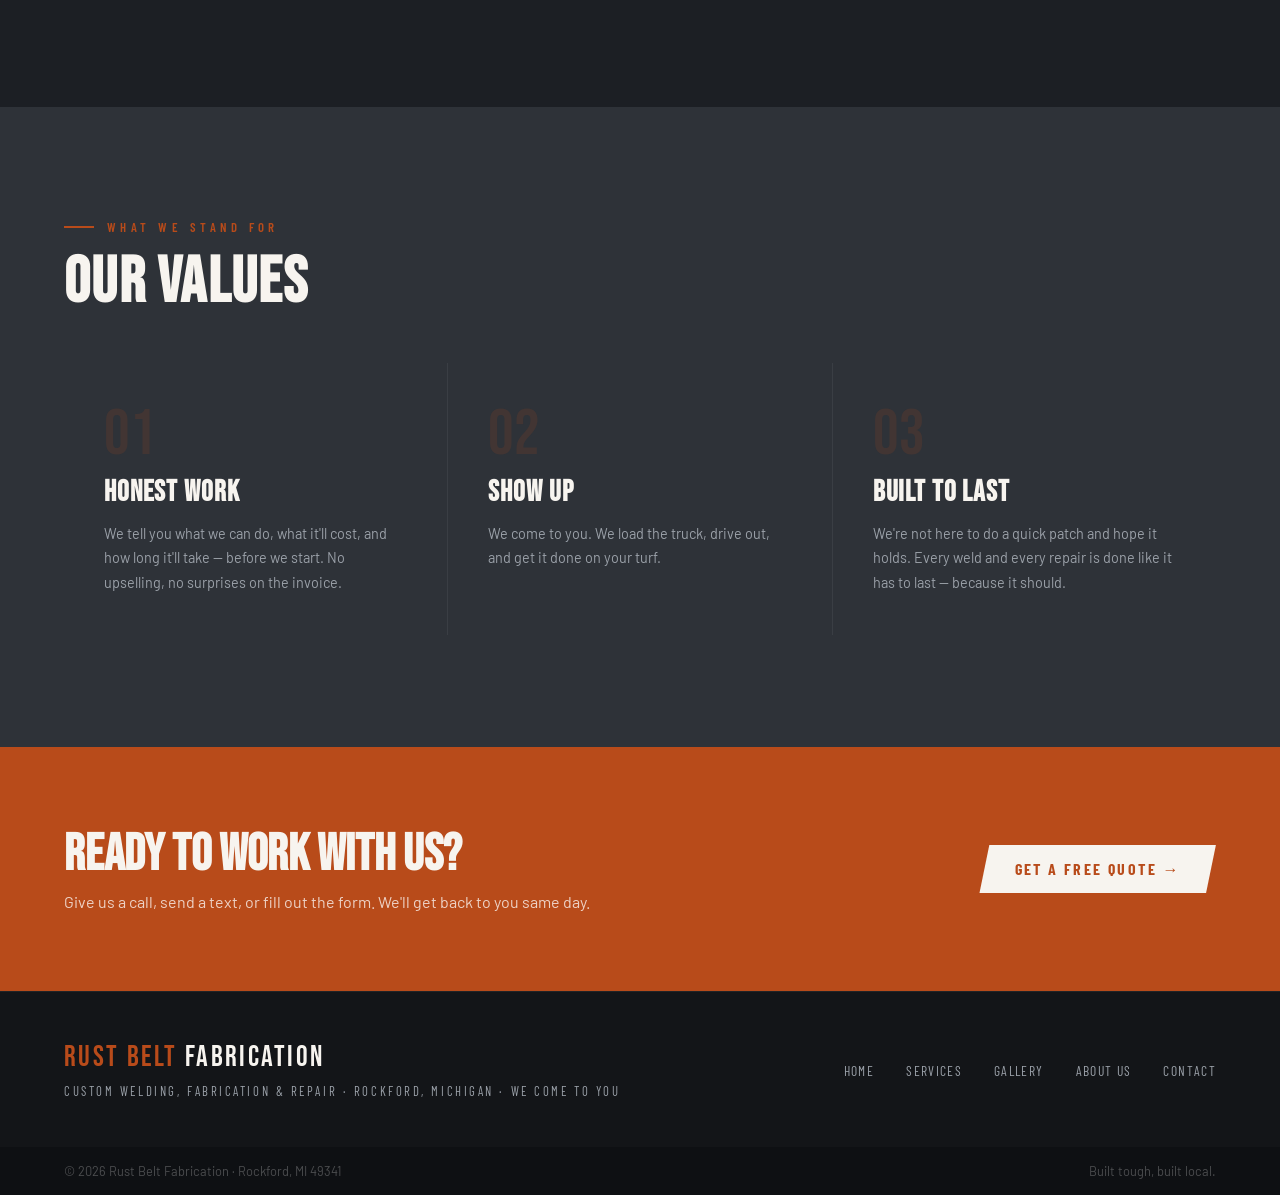
==== commit f4643c83: "Update about.html" ====
--- a/about.html
+++ b/about.html
@@ -309,7 +309,7 @@
           <!-- ← CHANGE: A fun fact or personal detail — makes you more relatable -->
           <div class="team-fact">
             <svg viewBox="0 0 24 24"><path d="M12 2l2 7h7l-5.5 4 2 7L12 16l-5.5 4 2-7L3 9h7z"/></svg>
-            <p>"[Add a fun fact, hobby, or personal detail — e.g. 'Rides ATVs every weekend on the trails near Rockford. Knows firsthand how badly a cracked frame ruins your day.']"</p>
+            <p>"Fun Fact: Owen has a shelf full of blown-up 2-stroke pistons that he and Seth blew up over the years."</p>
           </div>
 
         </div>
@@ -352,14 +352,14 @@
           <div class="team-skills">
             <span class="skill-tag">Structural Welding</span>
             <span class="skill-tag">Repairs</span>
-            <span class="skill-tag">MiG, TiG, Stick &amp; Ag</span>
+            <span class="skill-tag">MiG, TiG, Stick</span>
             <span class="skill-tag">On-Site Service</span>
           </div>
 
           <!-- ← CHANGE: Employee 2 fun fact -->
           <div class="team-fact">
             <svg viewBox="0 0 24 24"><path d="M12 2l2 7h7l-5.5 4 2 7L12 16l-5.5 4 2-7L3 9h7z"/></svg>
-            <p>"[Add a fun fact or personal detail for employee 2 here.]"</p>
+            <p>"Fun Fact: Seth's first bike was a 1969 Suzuki T500 he outfitted with a Predator 212 engine."</p>
           </div>
 
         </div>
@@ -390,7 +390,7 @@
       <div class="value-card reveal">
         <div class="value-num">02</div>
         <h3 class="value-name">Show Up</h3>
-        <p class="value-desc">We come to you. No hauling your ATV across the county if you can't move it. We load the truck, drive out, and get it done on your turf.</p>
+        <p class="value-desc">We come to you. We load the truck, drive out, and get it done on your turf.</p>
       </div>
 
       <div class="value-card reveal">
@@ -417,7 +417,7 @@
   <footer>
     <div>
       <div class="footer-logo"><span>Rust Belt</span> Fabrication</div>
-      <p class="footer-tagline">Custom Welding &amp; ATV Frame Repair · Rockford, Michigan · We Come To You</p>
+      <p class="footer-tagline">Custom Welding, Fabrication &amp; Repair · Rockford, Michigan · We Come To You</p>
     </div>
     <ul class="footer-links">
       <li><a href="index.html">Home</a></li>
